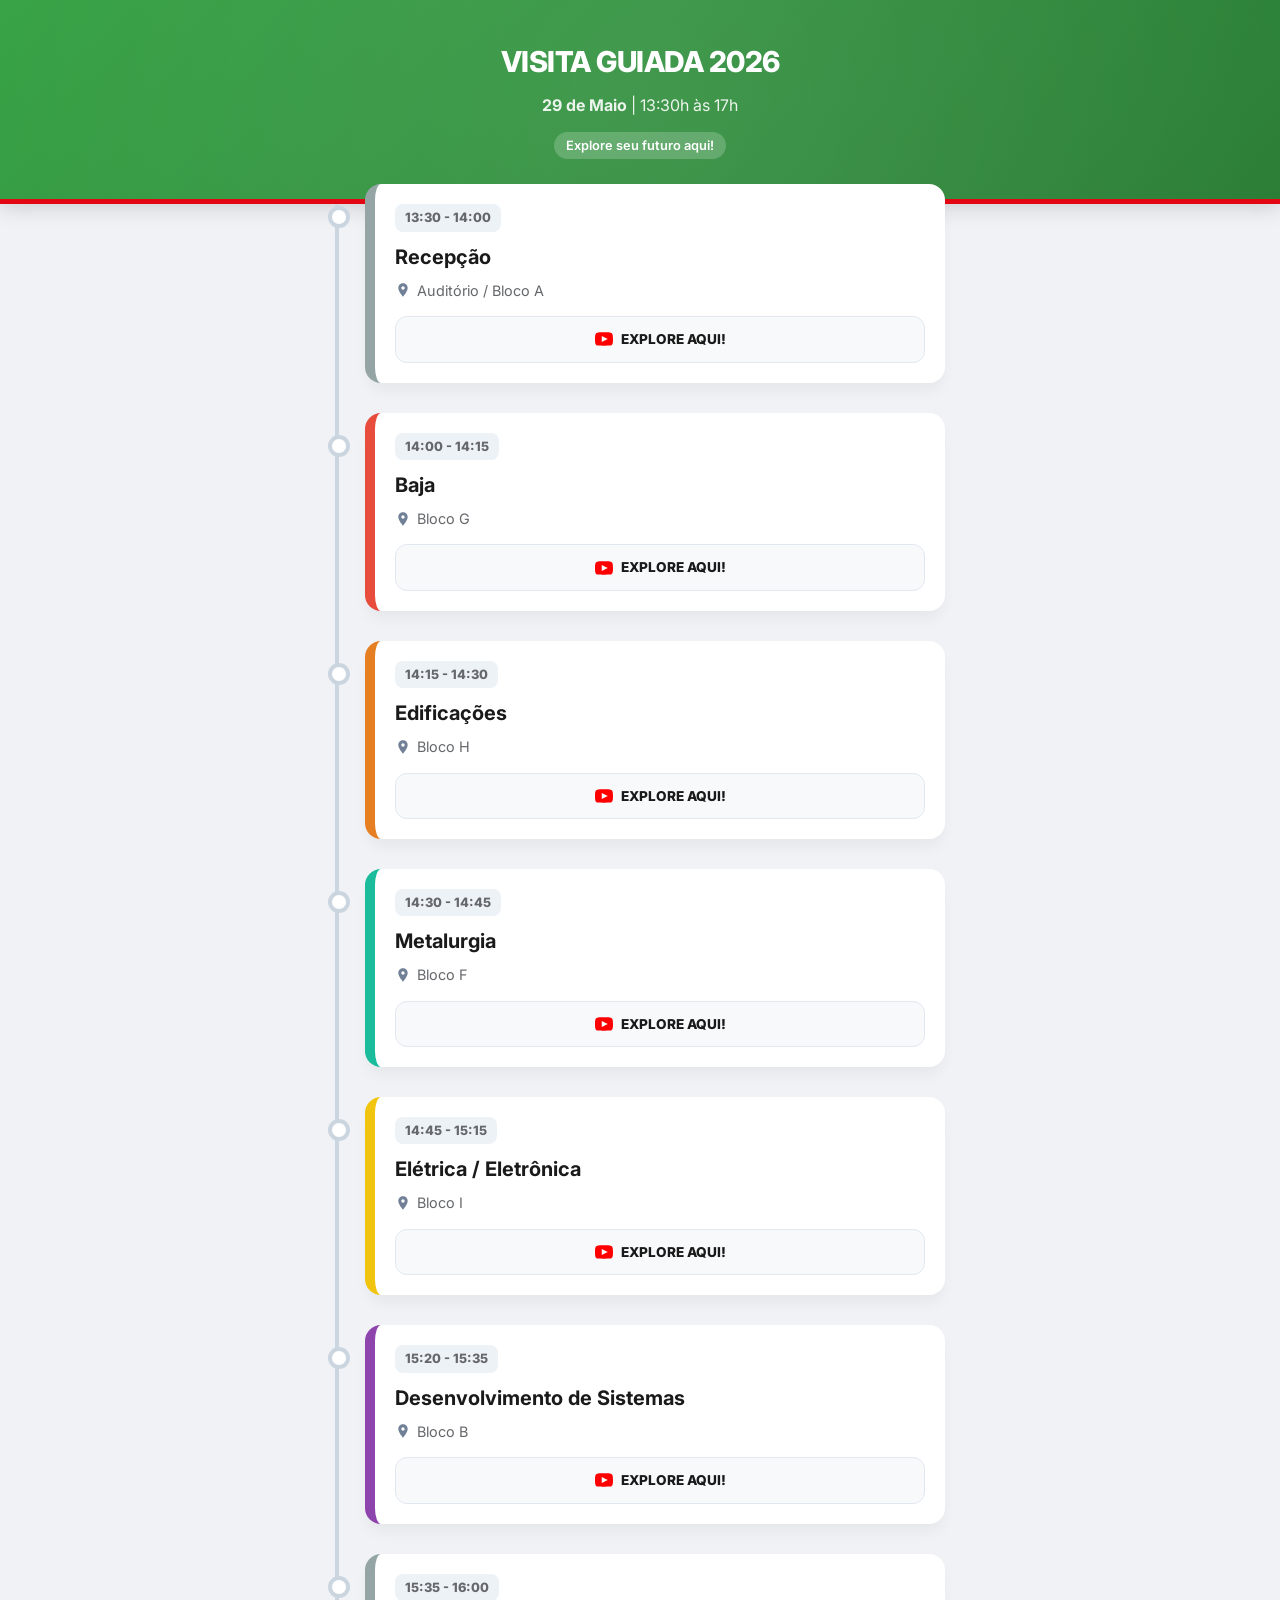
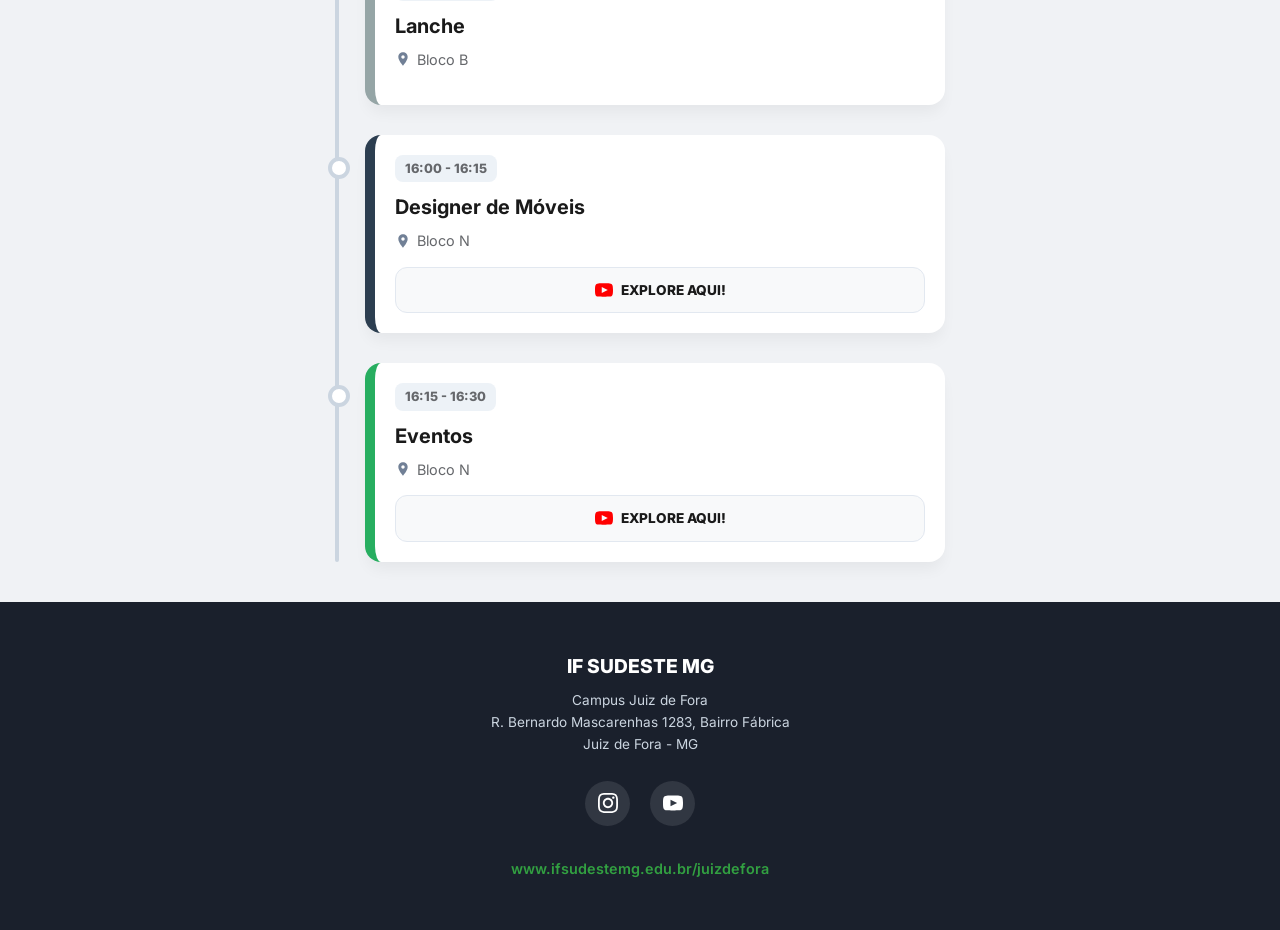
==== index.html @ fce8647a "Add files via upload" ====
<!DOCTYPE html>
<html lang="pt-br">
<head>
    <meta charset="UTF-8">
    <meta name="viewport" content="width=device-width, initial-scale=1.0">
    <title>Visita Guiada 2026 - IF Sudeste MG</title>
    <link href="https://fonts.googleapis.com/css2?family=Inter:wght@400;600;800&display=swap" rel="stylesheet">
    <link rel="stylesheet" href="style.css">
</head>
<body>

<header>
    <h1>Visita Guiada 2026</h1>
    <p><strong>29 de Maio</strong> | 13:30h às 17h</p>
    <div class="tagline">Explore seu futuro aqui!</div>
</header>

<div class="container">
    <div class="timeline" id="cronograma"></div>
</div>

<footer>
    <div class="footer-content">
        <span class="footer-logo">IF SUDESTE MG</span>
        <div class="footer-addr">
            Campus Juiz de Fora<br>
            R. Bernardo Mascarenhas 1283, Bairro Fábrica<br>
            Juiz de Fora - MG
        </div>
        
        <div class="footer-links">
            <a href="https://instagram.com/ifsudestemgjf" target="_blank" class="social-icon" title="Instagram">
                <svg viewBox="0 0 24 24"><path d="M12 2.163c3.204 0 3.584.012 4.85.07 3.252.148 4.771 1.691 4.919 4.919.058 1.265.069 1.645.069 4.849 0 3.205-.012 3.584-.069 4.849-.149 3.225-1.664 4.771-4.919 4.919-1.266.058-1.644.07-4.85.07-3.204 0-3.584-.012-4.849-.07-3.26-.149-4.771-1.699-4.919-4.92-.058-1.265-.07-1.644-.07-4.849 0-3.204.013-3.583.07-4.849.149-3.227 1.664-4.771 4.919-4.919 1.266-.057 1.645-.069 4.849-.069zm0-2.163c-3.259 0-3.667.014-4.947.072-4.358.2-6.78 2.618-6.98 6.98-.059 1.281-.073 1.689-.073 4.948 0 3.259.014 3.668.072 4.948.2 4.358 2.618 6.78 6.98 6.98 1.281.058 1.689.072 4.948.072 3.259 0 3.668-.014 4.948-.072 4.354-.2 6.782-2.618 6.979-6.98.059-1.28.073-1.689.073-4.948 0-3.259-.014-3.667-.072-4.947-.196-4.354-2.617-6.78-6.979-6.98-1.281-.059-1.69-.073-4.949-.073zm0 5.838c-3.403 0-6.162 2.759-6.162 6.162s2.759 6.163 6.162 6.163 6.162-2.759 6.162-6.163c0-3.403-2.759-6.162-6.162-6.162zm0 10.162c-2.209 0-4-1.79-4-4 0-2.209 1.791-4 4-4s4 1.791 4 4c0 2.21-1.791 4-4 4zm6.406-11.845c-.796 0-1.441.645-1.441 1.44s.645 1.44 1.441 1.44c.795 0 1.439-.645 1.439-1.44s-.644-1.44-1.439-1.44z"/></svg>
            </a>
            <a href="https://youtube.com/@ifsudestemgcampusjuizdefora" target="_blank" class="social-icon" title="YouTube">
                <svg viewBox="0 0 24 24"><path d="M19.615 3.184c-3.604-.246-11.631-.245-15.23 0-3.897.266-4.356 2.62-4.385 8.816.029 6.185.484 8.549 4.385 8.816 3.6.245 11.626.246 15.23 0 3.897-.266 4.356-2.62 4.385-8.816-.029-6.185-.484-8.549-4.385-8.816zm-10.615 12.816v-8l8 3.993-8 4.007z"/></svg>
            </a>
        </div>
        <a href="http://www.ifsudestemg.edu.br/juizdefora" target="_blank" class="footer-web">www.ifsudestemg.edu.br/juizdefora</a>
    </div>
</footer>

<script src="script.js"></script>
</body>
</html>
---- style.css ----
:root {
    --primary: #32a041;
    --primary-dark: #267a31;
    --secondary: #e30613;
    --bg: #f0f2f5;
    --text-main: #1a1a1a;
    --text-sub: #65676b;
    --white: #ffffff;
}

* {
    box-sizing: border-box;
    -webkit-tap-highlight-color: transparent;
}

body {
    font-family: 'Inter', sans-serif;
    background-color: var(--bg);
    color: var(--text-main);
    margin: 0;
    padding: 0;
    line-height: 1.5;
}

header {
    background: linear-gradient(135deg, var(--primary) 0%, var(--primary-dark) 100%);
    color: var(--white);
    padding: 40px 20px;
    text-align: center;
    border-bottom: 5px solid var(--secondary);
    box-shadow: 0 4px 20px rgba(0,0,0,0.15);
    position: relative;
    overflow: hidden;
}

header::after {
    content: '';
    position: absolute;
    top: -50%;
    left: -50%;
    width: 200%;
    height: 200%;
    background: radial-gradient(circle, rgba(255,255,255,0.1) 0%, transparent 70%);
    pointer-events: none;
}

header h1 {
    margin: 0;
    font-size: 1.8rem;
    font-weight: 800;
    letter-spacing: -0.5px;
    text-transform: uppercase;
}

header p {
    margin: 10px 0 0;
    font-size: 1rem;
    opacity: 0.9;
    font-weight: 400;
}

.tagline {
    display: inline-block;
    background: rgba(255, 255, 255, 0.2);
    padding: 4px 12px;
    border-radius: 20px;
    font-size: 0.8rem;
    margin-top: 15px;
    font-weight: 600;
}

.container {
    max-width: 650px;
    margin: -20px auto 40px;
    padding: 0 20px;
    position: relative;
    z-index: 10;
}

.timeline {
    position: relative;
    padding-left: 30px;
}

.timeline::before {
    content: '';
    position: absolute;
    left: 0;
    top: 20px;
    bottom: 0;
    width: 4px;
    background: #cbd5e0;
    border-radius: 2px;
}

.item {
    position: relative;
    margin-bottom: 30px;
}

.item::before {
    content: '';
    position: absolute;
    left: -37px;
    top: 22px;
    width: 14px;
    height: 14px;
    background: var(--white);
    border: 4px solid #cbd5e0;
    border-radius: 50%;
    z-index: 2;
    transition: all 0.3s ease;
}

.item.active::before {
    border-color: var(--secondary);
    background: var(--secondary);
    transform: scale(1.3);
    box-shadow: 0 0 10px rgba(227, 6, 19, 0.4);
}

.card {
    background: var(--white);
    border-radius: 16px;
    padding: 20px;
    box-shadow: 0 10px 15px -3px rgba(0,0,0,0.05);
    border-left: 10px solid;
    transition: transform 0.3s ease, box-shadow 0.3s ease;
}

.item.active .card {
    transform: translateY(-5px);
    box-shadow: 0 20px 25px -5px rgba(0,0,0,0.1);
}

.horario-row {
    display: flex;
    justify-content: space-between;
    align-items: center;
    margin-bottom: 10px;
}

.horario-pill {
    font-size: 0.8rem;
    font-weight: 800;
    color: var(--text-sub);
    background: #edf2f7;
    padding: 4px 10px;
    border-radius: 8px;
}

.badge-agora {
    display: none;
    background: var(--secondary);
    color: var(--white);
    padding: 4px 12px;
    border-radius: 30px;
    font-size: 0.7rem;
    font-weight: 800;
    animation: pulse 2s infinite;
}

.item.active .badge-agora {
    display: block;
}

.titulo {
    font-size: 1.25rem;
    font-weight: 700;
    margin: 0 0 8px 0;
    color: var(--text-main);
}

.local-info {
    display: flex;
    align-items: center;
    font-size: 0.9rem;
    color: var(--text-sub);
    margin-bottom: 15px;
}

.local-info svg {
    margin-right: 6px;
    color: #718096;
}

.btn-explore {
    display: flex;
    align-items: center;
    justify-content: center;
    width: 100%;
    background-color: #f8f9fa;
    color: var(--text-main);
    text-decoration: none;
    font-size: 0.85rem;
    font-weight: 800;
    padding: 12px;
    border-radius: 12px;
    border: 1px solid #e2e8f0;
    transition: all 0.2s ease;
}

.btn-explore:hover {
    background-color: var(--text-main);
    color: var(--white);
}

.btn-explore svg {
    margin-right: 8px;
    fill: #ff0000;
}

.btn-explore:hover svg {
    fill: var(--white);
}

footer {
    background-color: #1a202c;
    color: #cbd5e0;
    padding: 50px 20px;
    text-align: center;
}

.footer-content {
    max-width: 600px;
    margin: 0 auto;
}

.footer-logo {
    font-weight: 800;
    color: var(--white);
    font-size: 1.2rem;
    margin-bottom: 10px;
    display: block;
}

.footer-addr {
    font-size: 0.85rem;
    line-height: 1.6;
    margin-bottom: 25px;
}

.footer-links {
    display: flex;
    justify-content: center;
    gap: 20px;
    margin-bottom: 30px;
}

.social-icon {
    background: rgba(255,255,255,0.1);
    width: 45px;
    height: 45px;
    display: flex;
    align-items: center;
    justify-content: center;
    border-radius: 50%;
    transition: background 0.3s;
}

.social-icon:hover {
    background: var(--primary);
}

.social-icon svg {
    fill: white;
    width: 20px;
    height: 20px;
}

.footer-web {
    font-size: 0.9rem;
    color: var(--primary);
    text-decoration: none;
    font-weight: 600;
}

@keyframes pulse {
    0% { transform: scale(1); opacity: 1; }
    50% { transform: scale(1.05); opacity: 0.8; }
    100% { transform: scale(1); opacity: 1; }
}

@media (max-width: 480px) {
    header h1 { font-size: 1.4rem; }
    .titulo { font-size: 1.1rem; }
}
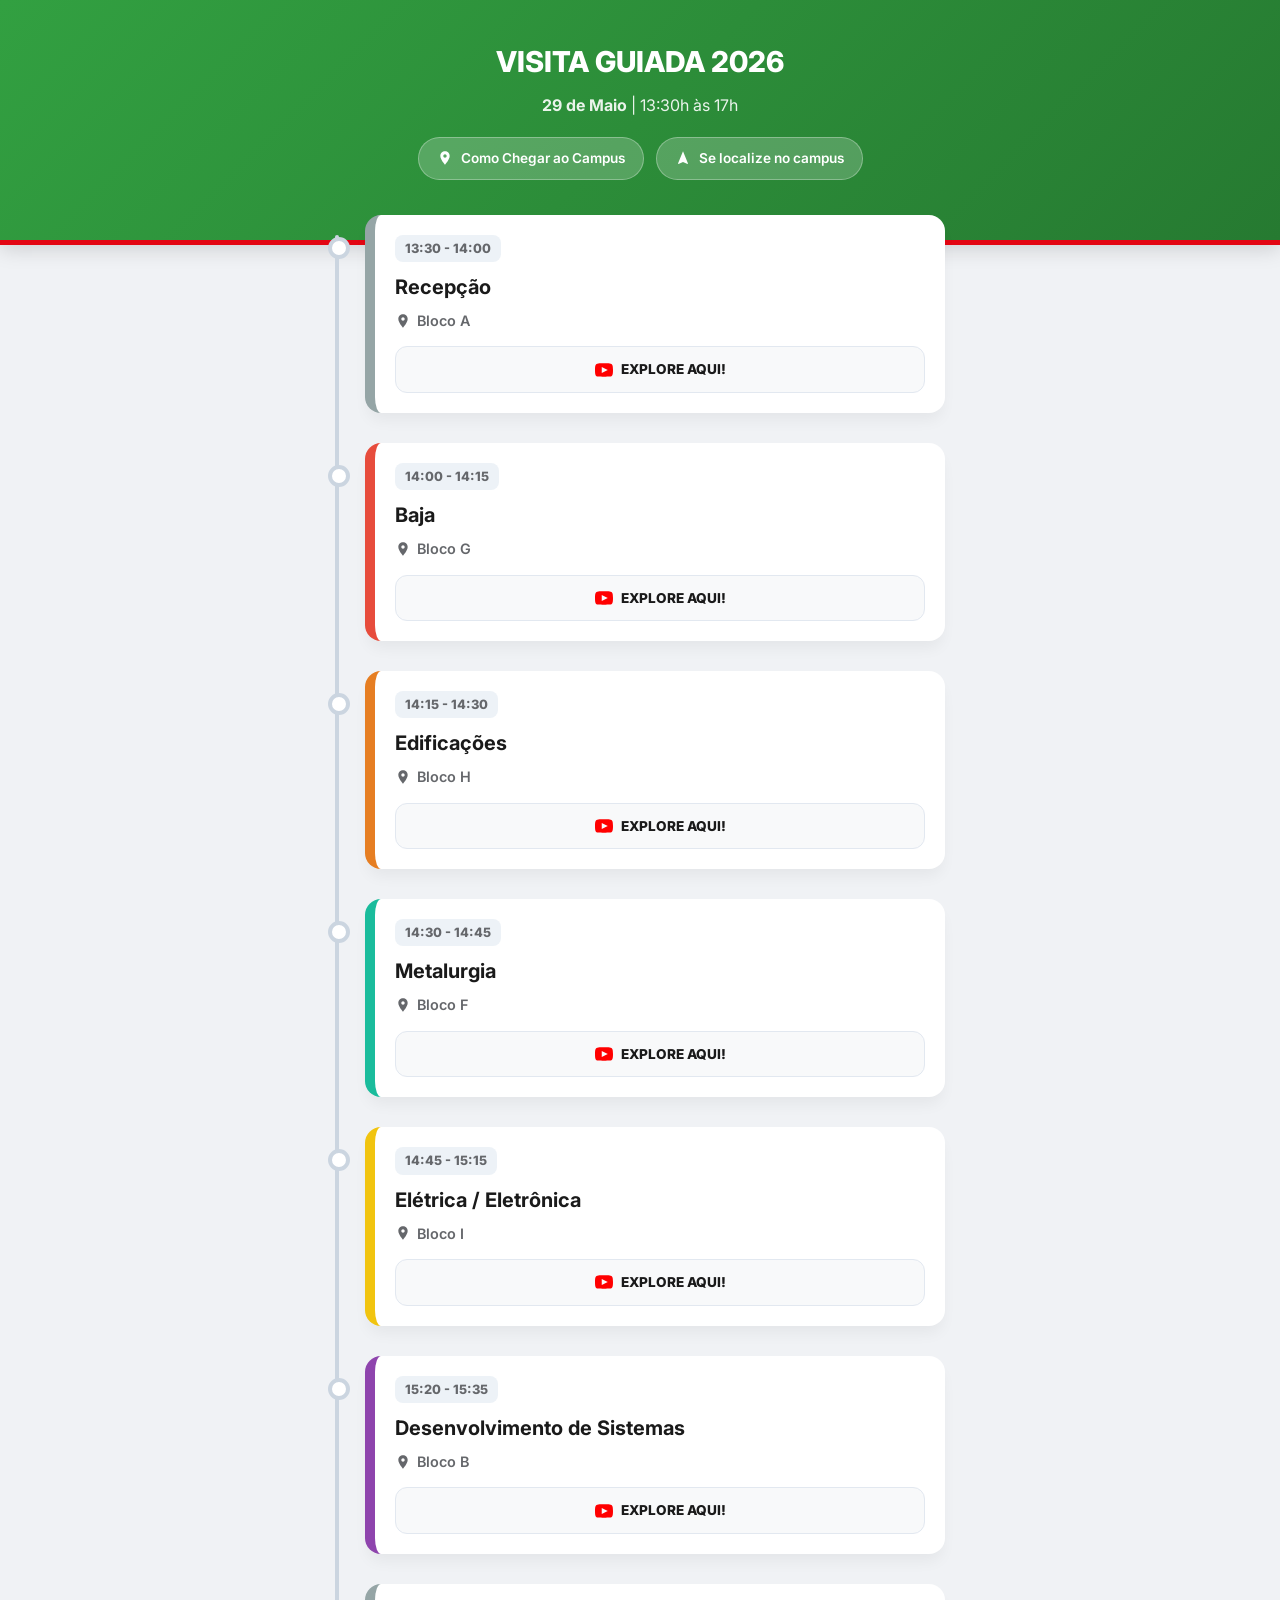
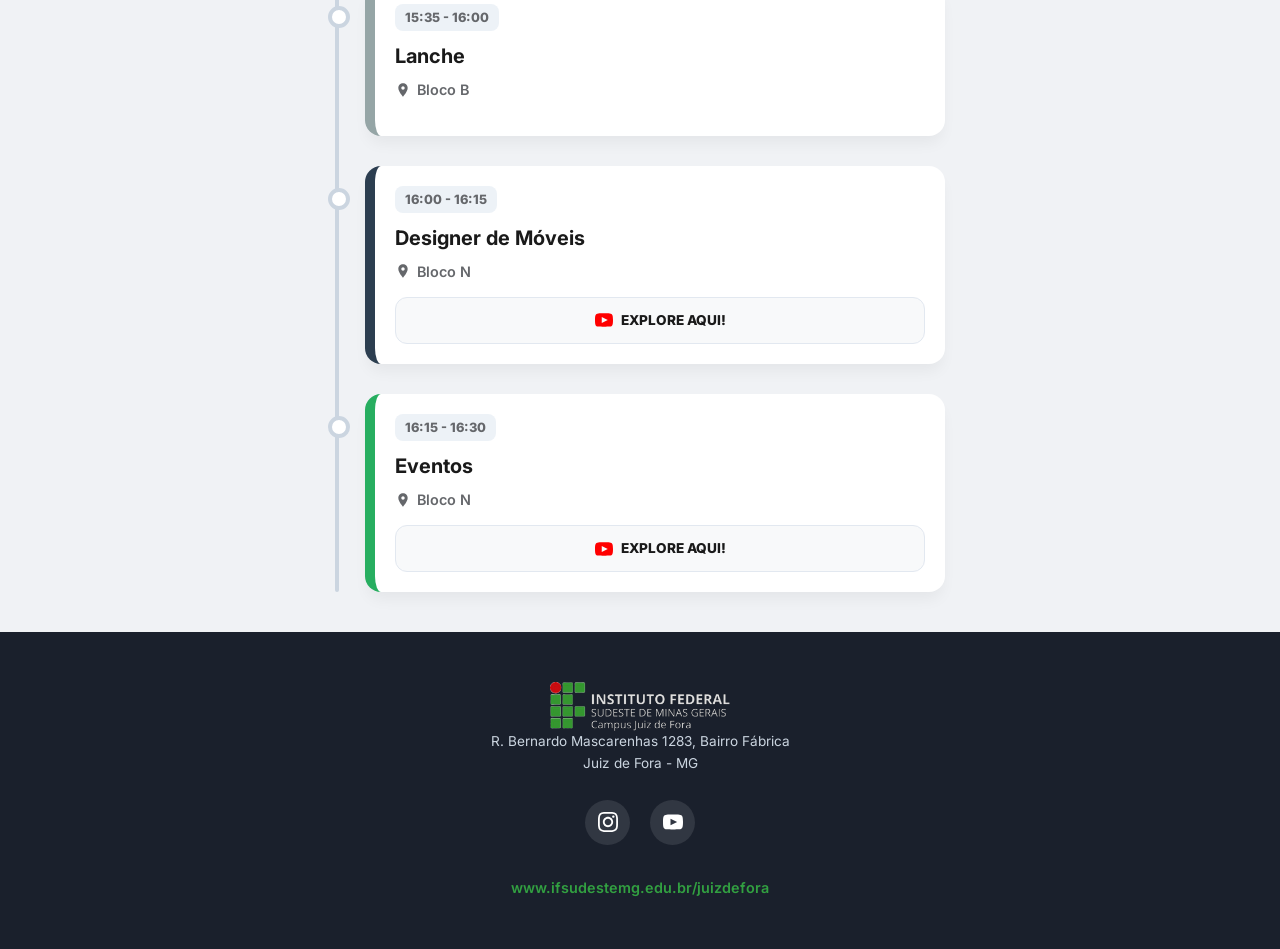
==== commit 7fdf2f4e: "Add files via upload" ====
--- a/index.html
+++ b/index.html
@@ -12,7 +12,17 @@
 <header>
     <h1>Visita Guiada 2026</h1>
     <p><strong>29 de Maio</strong> | 13:30h às 17h</p>
-    <div class="tagline">Explore seu futuro aqui!</div>
+    
+    <div class="header-nav">
+        <a href="https://maps.google.com/?q=IF+Sudeste+MG+Campus+Juiz+de+Fora" target="_blank" rel="noopener" class="btn-header">
+            <svg width="16" height="16" viewBox="0 0 24 24" fill="currentColor"><path d="M12 2C8.13 2 5 5.13 5 9c0 5.25 7 13 7 13s7-7.75 7-13c0-3.87-3.13-7-7-7zm0 9.5c-1.38 0-2.5-1.12-2.5-2.5s1.12-2.5 2.5-2.5 2.5 1.12 2.5 2.5-1.12 2.5-2.5 2.5z"/></svg>
+            Como Chegar ao Campus
+        </a>
+        <a href="mapa.html" class="btn-header">
+            <svg width="16" height="16" viewBox="0 0 24 24" fill="currentColor"><path d="M12 2L4.5 20.29l.71.71L12 18l6.79 3 .71-.71L12 2z"/></svg>
+            Se localize no campus
+        </a>
+    </div>
 </header>
 
 <div class="container">
@@ -21,21 +31,21 @@
 
 <footer>
     <div class="footer-content">
-        <span class="footer-logo">IF SUDESTE MG</span>
+        <span class="footer-logo"><img id="footer-img" src="./logoIF.png" alt="Logo IF Sudeste MG, campus Juiz de Fora"></span>
         <div class="footer-addr">
-            Campus Juiz de Fora<br>
             R. Bernardo Mascarenhas 1283, Bairro Fábrica<br>
             Juiz de Fora - MG
         </div>
         
         <div class="footer-links">
-            <a href="https://instagram.com/ifsudestemgjf" target="_blank" class="social-icon" title="Instagram">
+            <a href="https://instagram.com/ifsudestemgjf" target="_blank" class="social-icon">
                 <svg viewBox="0 0 24 24"><path d="M12 2.163c3.204 0 3.584.012 4.85.07 3.252.148 4.771 1.691 4.919 4.919.058 1.265.069 1.645.069 4.849 0 3.205-.012 3.584-.069 4.849-.149 3.225-1.664 4.771-4.919 4.919-1.266.058-1.644.07-4.85.07-3.204 0-3.584-.012-4.849-.07-3.26-.149-4.771-1.699-4.919-4.92-.058-1.265-.07-1.644-.07-4.849 0-3.204.013-3.583.07-4.849.149-3.227 1.664-4.771 4.919-4.919 1.266-.057 1.645-.069 4.849-.069zm0-2.163c-3.259 0-3.667.014-4.947.072-4.358.2-6.78 2.618-6.98 6.98-.059 1.281-.073 1.689-.073 4.948 0 3.259.014 3.668.072 4.948.2 4.358 2.618 6.78 6.98 6.98 1.281.058 1.689.072 4.948.072 3.259 0 3.668-.014 4.948-.072 4.354-.2 6.782-2.618 6.979-6.98.059-1.28.073-1.689.073-4.948 0-3.259-.014-3.667-.072-4.947-.196-4.354-2.617-6.78-6.979-6.98-1.281-.059-1.69-.073-4.949-.073zm0 5.838c-3.403 0-6.162 2.759-6.162 6.162s2.759 6.163 6.162 6.163 6.162-2.759 6.162-6.163c0-3.403-2.759-6.162-6.162-6.162zm0 10.162c-2.209 0-4-1.79-4-4 0-2.209 1.791-4 4-4s4 1.791 4 4c0 2.21-1.791 4-4 4zm6.406-11.845c-.796 0-1.441.645-1.441 1.44s.645 1.44 1.441 1.44c.795 0 1.439-.645 1.439-1.44s-.644-1.44-1.439-1.44z"/></svg>
             </a>
-            <a href="https://youtube.com/@ifsudestemgcampusjuizdefora" target="_blank" class="social-icon" title="YouTube">
+            <a href="https://youtube.com/@ifsudestemgcampusjuizdefora" target="_blank" class="social-icon">
                 <svg viewBox="0 0 24 24"><path d="M19.615 3.184c-3.604-.246-11.631-.245-15.23 0-3.897.266-4.356 2.62-4.385 8.816.029 6.185.484 8.549 4.385 8.816 3.6.245 11.626.246 15.23 0 3.897-.266 4.356-2.62 4.385-8.816-.029-6.185-.484-8.549-4.385-8.816zm-10.615 12.816v-8l8 3.993-8 4.007z"/></svg>
             </a>
         </div>
+        
         <a href="http://www.ifsudestemg.edu.br/juizdefora" target="_blank" class="footer-web">www.ifsudestemg.edu.br/juizdefora</a>
     </div>
 </footer>
--- a/style.css
+++ b/style.css
@@ -25,53 +25,58 @@
 header {
     background: linear-gradient(135deg, var(--primary) 0%, var(--primary-dark) 100%);
     color: var(--white);
-    padding: 40px 20px;
+    padding: 40px 20px 60px;
     text-align: center;
     border-bottom: 5px solid var(--secondary);
     box-shadow: 0 4px 20px rgba(0,0,0,0.15);
-    position: relative;
-    overflow: hidden;
-}
-
-header::after {
-    content: '';
-    position: absolute;
-    top: -50%;
-    left: -50%;
-    width: 200%;
-    height: 200%;
-    background: radial-gradient(circle, rgba(255,255,255,0.1) 0%, transparent 70%);
-    pointer-events: none;
 }
 
 header h1 {
     margin: 0;
     font-size: 1.8rem;
     font-weight: 800;
-    letter-spacing: -0.5px;
     text-transform: uppercase;
 }
 
 header p {
-    margin: 10px 0 0;
+    margin: 10px 0 20px;
     font-size: 1rem;
     opacity: 0.9;
-    font-weight: 400;
-}
-
-.tagline {
-    display: inline-block;
+}
+
+.header-nav {
+    display: flex;
+    flex-wrap: wrap;
+    justify-content: center;
+    gap: 12px;
+}
+
+.btn-header {
+    display: inline-flex;
+    align-items: center;
     background: rgba(255, 255, 255, 0.2);
-    padding: 4px 12px;
-    border-radius: 20px;
-    font-size: 0.8rem;
-    margin-top: 15px;
+    color: white;
+    text-decoration: none;
+    padding: 10px 18px;
+    border-radius: 30px;
+    font-size: 0.85rem;
     font-weight: 600;
+    border: 1px solid rgba(255, 255, 255, 0.3);
+    transition: all 0.2s;
+}
+
+.btn-header:hover {
+    background: white;
+    color: var(--primary-dark);
+}
+
+.btn-header svg {
+    margin-right: 8px;
 }
 
 .container {
     max-width: 650px;
-    margin: -20px auto 40px;
+    margin: -30px auto 40px;
     padding: 0 20px;
     position: relative;
     z-index: 10;
@@ -109,14 +114,12 @@
     border: 4px solid #cbd5e0;
     border-radius: 50%;
     z-index: 2;
-    transition: all 0.3s ease;
 }
 
 .item.active::before {
     border-color: var(--secondary);
     background: var(--secondary);
     transform: scale(1.3);
-    box-shadow: 0 0 10px rgba(227, 6, 19, 0.4);
 }
 
 .card {
@@ -125,7 +128,7 @@
     padding: 20px;
     box-shadow: 0 10px 15px -3px rgba(0,0,0,0.05);
     border-left: 10px solid;
-    transition: transform 0.3s ease, box-shadow 0.3s ease;
+    transition: transform 0.3s;
 }
 
 .item.active .card {
@@ -168,7 +171,6 @@
     font-size: 1.25rem;
     font-weight: 700;
     margin: 0 0 8px 0;
-    color: var(--text-main);
 }
 
 .local-info {
@@ -197,7 +199,7 @@
     padding: 12px;
     border-radius: 12px;
     border: 1px solid #e2e8f0;
-    transition: all 0.2s ease;
+    transition: all 0.2s;
 }
 
 .btn-explore:hover {
@@ -212,6 +214,25 @@
 
 .btn-explore:hover svg {
     fill: var(--white);
+}
+
+.local-info-link {
+    display: flex;
+    align-items: center;
+    font-size: 0.9rem;
+    color: var(--text-sub);
+    margin-bottom: 15px;
+    text-decoration: none;
+    font-weight: 600;
+    transition: color 0.2s;
+}
+
+.local-info-link:hover {
+    color: var(--secondary);
+}
+
+.local-info-link svg {
+    margin-right: 6px;
 }
 
 footer {
@@ -227,10 +248,14 @@
 }
 
 .footer-logo {
-    font-weight: 800;
-    color: var(--white);
-    font-size: 1.2rem;
-    margin-bottom: 10px;
+  display: flex;
+  justify-content: center;
+}
+
+#footer-img {
+    width: 30%;
+    height: auto;
+    object-fit: contain;
     display: block;
 }
 
@@ -283,5 +308,5 @@
 
 @media (max-width: 480px) {
     header h1 { font-size: 1.4rem; }
-    .titulo { font-size: 1.1rem; }
+    .btn-header { width: 100%; justify-content: center; }
 }
